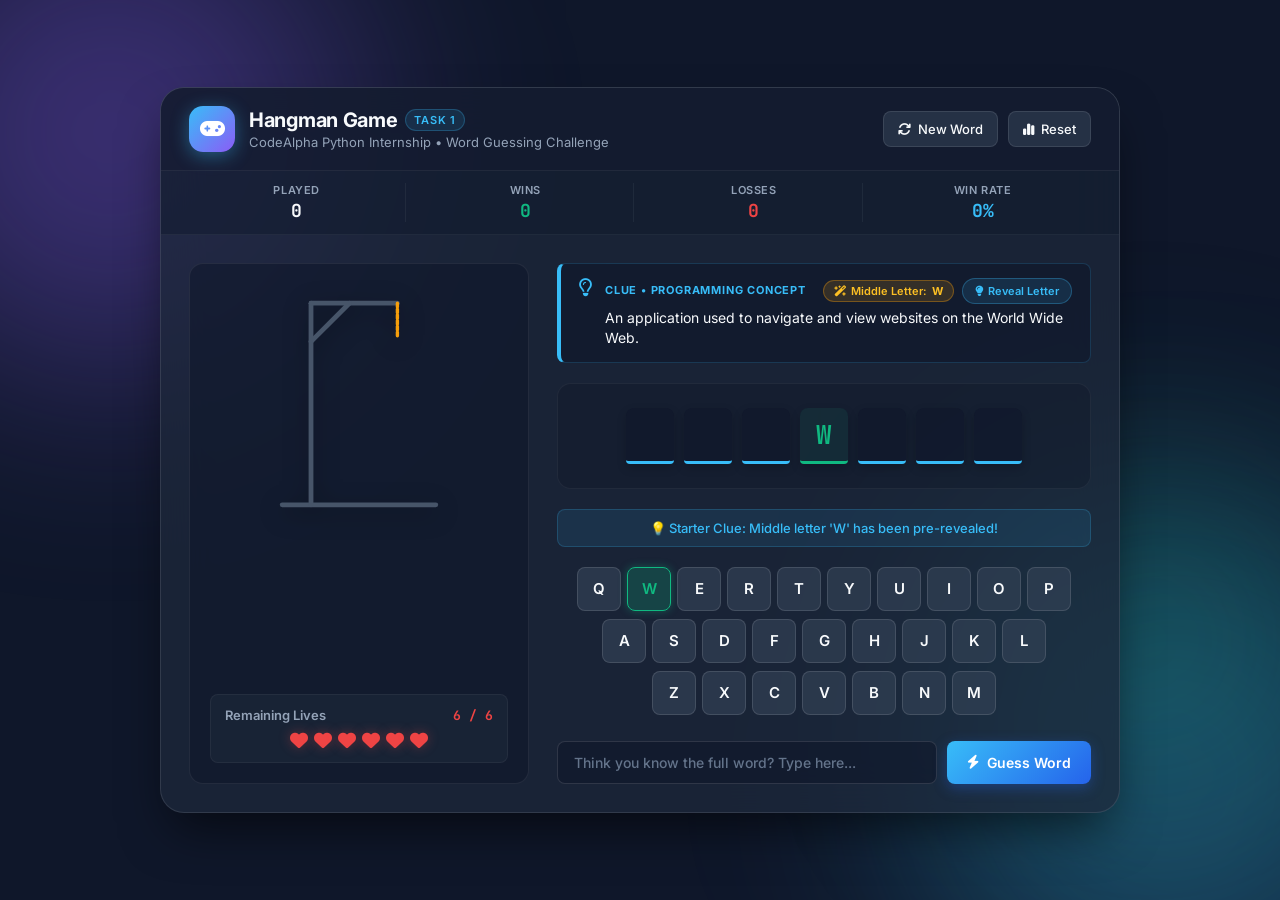
==== templates/index.html @ 45c1b37f "Initial commit: CodeAlpha Task 1 Hangman Game Web UI and CLI" ====
<!DOCTYPE html>
<html lang="en">
<head>
    <meta charset="UTF-8">
    <meta name="viewport" content="width=device-width, initial-scale=1.0">
    <title>Hangman Game | CodeAlpha Internship Task 1</title>
    <!-- Stylesheet -->
    <link rel="stylesheet" href="/static/style.css">
    <!-- Fonts & Icons -->
    <link href="https://fonts.googleapis.com/css2?family=Inter:wght@300;400;500;600;700;800&family=JetBrains+Mono:wght@500;700&display=swap" rel="stylesheet">
    <link rel="stylesheet" href="https://cdnjs.cloudflare.com/ajax/libs/font-awesome/6.4.0/css/all.min.css">
</head>
<body>

    <!-- Ambient Animated Mesh Gradient Elements -->
    <div class="bg-shape shape1"></div>
    <div class="bg-shape shape2"></div>
    <div class="bg-shape shape3"></div>

    <!-- Main Game Window -->
    <div class="game-container">
        
        <!-- Header -->
        <header class="game-header">
            <div class="brand-section">
                <div class="logo-badge">
                    <i class="fa-solid fa-gamepad"></i>
                </div>
                <div class="title-wrap">
                    <h1>Hangman Game <span class="task-tag">Task 1</span></h1>
                    <p class="subtitle">CodeAlpha Python Internship &bull; Word Guessing Challenge</p>
                </div>
            </div>
            <div class="header-actions">
                <button class="icon-btn" id="new-game-btn" title="Restart Game">
                    <i class="fa-solid fa-arrows-rotate"></i> New Word
                </button>
                <button class="icon-btn" id="reset-stats-btn" title="Reset Session Scoreboard">
                    <i class="fa-solid fa-chart-simple"></i> Reset
                </button>
            </div>
        </header>

        <!-- Scoreboard Strip -->
        <section class="scoreboard-strip">
            <div class="score-item">
                <span class="score-label">Played</span>
                <span class="score-value" id="stat-played">0</span>
            </div>
            <div class="score-item">
                <span class="score-label">Wins</span>
                <span class="score-value wins" id="stat-wins">0</span>
            </div>
            <div class="score-item">
                <span class="score-label">Losses</span>
                <span class="score-value losses" id="stat-losses">0</span>
            </div>
            <div class="score-item">
                <span class="score-label">Win Rate</span>
                <span class="score-value rate" id="stat-rate">0%</span>
            </div>
        </section>

        <!-- Main Body: Gallows + Game Controls -->
        <main class="game-body">
            
            <!-- Left: Visual Gallows & Lives -->
            <section class="gallows-panel">
                <div class="gallows-svg-wrap">
                    <svg class="gallows-svg" viewBox="0 0 200 250">
                        <!-- Gallows Base and Beams -->
                        <line x1="20" y1="230" x2="180" y2="230" class="gallows-structure" />
                        <line x1="50" y1="230" x2="50" y2="20" class="gallows-structure" />
                        <line x1="50" y1="20" x2="140" y2="20" class="gallows-structure" />
                        <line x1="50" y1="60" x2="90" y2="20" class="gallows-structure" />
                        <line x1="140" y1="20" x2="140" y2="55" class="gallows-rope" />

                        <!-- Hangman Anatomical Parts (0-6 mistakes) -->
                        <circle id="part-head" class="man-part man-head" cx="140" cy="75" r="20" />
                        <line id="part-torso" class="man-part" x1="140" y1="95" x2="140" y2="155" />
                        <line id="part-left-arm" class="man-part" x1="140" y1="110" x2="110" y2="135" />
                        <line id="part-right-arm" class="man-part" x1="140" y1="110" x2="170" y2="135" />
                        <line id="part-left-leg" class="man-part" x1="140" y1="155" x2="115" y2="195" />
                        <line id="part-right-leg" class="man-part" x1="140" y1="155" x2="165" y2="195" />
                    </svg>
                </div>

                <!-- Lives Meter -->
                <div class="lives-indicator">
                    <div class="lives-text">
                        <span>Remaining Lives</span>
                        <span class="lives-count" id="lives-counter">6 / 6</span>
                    </div>
                    <div class="hearts-container" id="hearts-container">
                        <i class="fa-solid fa-heart heart-icon"></i>
                        <i class="fa-solid fa-heart heart-icon"></i>
                        <i class="fa-solid fa-heart heart-icon"></i>
                        <i class="fa-solid fa-heart heart-icon"></i>
                        <i class="fa-solid fa-heart heart-icon"></i>
                        <i class="fa-solid fa-heart heart-icon"></i>
                    </div>
                </div>
            </section>

            <!-- Right: Clues, Word Slots, Keyboard & Input -->
            <section class="game-dashboard">
                
                <!-- Clue Card with Starter Middle Letter Badge and Reveal Button -->
                <div class="hint-card">
                    <i class="fa-regular fa-lightbulb hint-icon"></i>
                    <div class="hint-content" style="width: 100%;">
                        <div class="hint-header-row">
                            <span class="hint-title">Clue &bull; Programming Concept</span>
                            <div style="display: flex; gap: 8px; align-items: center; flex-wrap: wrap;">
                                <span class="starter-badge" id="starter-badge">
                                    <i class="fa-solid fa-wand-magic-sparkles"></i> Middle Letter: <strong id="middle-letter-display">?</strong>
                                </span>
                                <button class="hint-action-btn" id="extra-hint-btn" title="Reveal another letter">
                                    <i class="fa-solid fa-lightbulb"></i> Reveal Letter
                                </button>
                            </div>
                        </div>
                        <div class="hint-text" id="clue-text">Loading clue...</div>
                    </div>
                </div>

                <!-- Secret Word Slots -->
                <div class="word-display-area" id="word-slots">
                    <!-- Letter boxes dynamically rendered here -->
                </div>

                <!-- Feedback Toast -->
                <div class="status-banner info" id="status-banner">
                    Click a letter or type on your keyboard to guess!
                </div>

                <!-- On-Screen Alphabet Keyboard -->
                <div class="keyboard-section" id="keyboard">
                    <!-- Key rows rendered via JS -->
                </div>

                <!-- Full Word Guess Option -->
                <div class="full-guess-container">
                    <input type="text" id="full-word-input" class="full-guess-input" placeholder="Think you know the full word? Type here..." maxlength="30" autocomplete="off">
                    <button class="action-btn" id="full-guess-btn">
                        <i class="fa-solid fa-bolt"></i> Guess Word
                    </button>
                </div>

            </section>

        </main>
    </div>

    <!-- Win / Game Over Modal -->
    <div class="modal-overlay" id="game-modal">
        <div class="modal-card" id="modal-card">
            <div class="modal-icon-badge" id="modal-icon">
                <i class="fa-solid fa-trophy"></i>
            </div>
            <h2 class="modal-title" id="modal-title">Victory!</h2>
            <p class="modal-message" id="modal-message">Congratulations! You solved the secret word without hanging!</p>
            <div class="modal-word-reveal">
                <span>The Secret Word Was</span>
                <strong id="modal-revealed-word">PYTHON</strong>
            </div>
            <button class="modal-btn" id="modal-replay-btn">
                <i class="fa-solid fa-rotate-right"></i> Play Another Round
            </button>
        </div>
    </div>

    <!-- Gameplay Script -->
    <script>
        // Expanded Word Bank (18 Diverse Programming Terms)
        const WORD_BANK = [
            { word: "PYTHON", hint: "A popular high-level programming language known for clean syntax." },
            { word: "DEVELOPER", hint: "A person who designs, builds, and maintains software applications." },
            { word: "VARIABLE", hint: "A named container in memory used to store data values." },
            { word: "FUNCTION", hint: "A reusable block of code that executes a specific task when called." },
            { word: "ALGORITHM", hint: "A step-by-step procedure or set of rules to solve a problem." },
            { word: "DATABASE", hint: "An organized collection of structured information or data." },
            { word: "FRONTEND", hint: "The client-facing visual part of an application users interact with." },
            { word: "BACKEND", hint: "The server side of an application managing data, logic, and APIs." },
            { word: "DEBUGGING", hint: "The process of detecting, diagnosing, and fixing errors in code." },
            { word: "KEYBOARD", hint: "An input device with keys used to type code and commands." },
            { word: "TERMINAL", hint: "A text-based command-line interface for running system commands." },
            { word: "COMPILER", hint: "A program that translates source code into machine code." },
            { word: "INTERNET", hint: "A global network connecting computers and systems worldwide." },
            { word: "SOFTWARE", hint: "Programs and operating instructions used by a computer system." },
            { word: "HARDWARE", hint: "The physical components and electronic circuits of a computer." },
            { word: "BROWSER", hint: "An application used to navigate and view websites on the World Wide Web." },
            { word: "SECURITY", hint: "The practice of defending digital systems and data from attacks." },
            { word: "LOOPING", hint: "Repeating a block of instructions until a specific condition is met." }
        ];

        const MAX_LIVES = 6;
        const HANGMAN_PARTS = [
            "part-head",
            "part-torso",
            "part-left-arm",
            "part-right-arm",
            "part-left-leg",
            "part-right-leg"
        ];

        // Non-repeating randomized deck queue
        let deck = [];

        function getNextWord() {
            if (deck.length === 0) {
                // Refill and shuffle deck
                deck = [...WORD_BANK];
                for (let i = deck.length - 1; i > 0; i--) {
                    const j = Math.floor(Math.random() * (i + 1));
                    [deck[i], deck[j]] = [deck[j], deck[i]];
                }
            }
            return deck.pop();
        }

        // State Variables
        let currentTarget = null;
        let guessedLetters = new Set();
        let mistakes = 0;
        let isGameOver = false;
        let starterLetter = "";

        // Session Stats
        let stats = {
            played: 0,
            wins: 0,
            losses: 0
        };

        // DOM Elements
        const wordSlotsEl = document.getElementById("word-slots");
        const clueTextEl = document.getElementById("clue-text");
        const statusBannerEl = document.getElementById("status-banner");
        const keyboardEl = document.getElementById("keyboard");
        const heartsContainerEl = document.getElementById("hearts-container");
        const livesCounterEl = document.getElementById("lives-counter");
        const fullWordInput = document.getElementById("full-word-input");
        const fullGuessBtn = document.getElementById("full-guess-btn");
        const newGameBtn = document.getElementById("new-game-btn");
        const resetStatsBtn = document.getElementById("reset-stats-btn");
        const starterBadgeEl = document.getElementById("starter-badge");
        const middleLetterDisplayEl = document.getElementById("middle-letter-display");
        const extraHintBtn = document.getElementById("extra-hint-btn");

        // Modal Elements
        const modalEl = document.getElementById("game-modal");
        const modalCardEl = document.getElementById("modal-card");
        const modalIconEl = document.getElementById("modal-icon");
        const modalTitleEl = document.getElementById("modal-title");
        const modalMessageEl = document.getElementById("modal-message");
        const modalRevealedWordEl = document.getElementById("modal-revealed-word");
        const modalReplayBtn = document.getElementById("modal-replay-btn");

        // QWERTY Keyboard
        const KEYBOARD_ROWS = [
            ["Q", "W", "E", "R", "T", "Y", "U", "I", "O", "P"],
            ["A", "S", "D", "F", "G", "H", "J", "K", "L"],
            ["Z", "X", "C", "V", "B", "N", "M"]
        ];

        function initKeyboard() {
            keyboardEl.innerHTML = "";
            KEYBOARD_ROWS.forEach(row => {
                const rowDiv = document.createElement("div");
                rowDiv.className = "keyboard-row";
                row.forEach(letter => {
                    const btn = document.createElement("button");
                    btn.className = "key-btn";
                    btn.id = `key-${letter}`;
                    btn.textContent = letter;
                    btn.addEventListener("click", () => handleGuessLetter(letter));
                    rowDiv.appendChild(btn);
                });
                keyboardEl.appendChild(rowDiv);
            });
        }

        // Initialize or Restart Game
        function startNewGame() {
            isGameOver = false;
            mistakes = 0;
            guessedLetters.clear();
            fullWordInput.value = "";
            modalEl.classList.remove("active");
            extraHintBtn.disabled = false;

            // Pick next non-repeating word
            currentTarget = getNextWord();

            // Automatically reveal the middle letter to give a starter clue
            const midIndex = Math.floor(currentTarget.word.length / 2);
            starterLetter = currentTarget.word[midIndex];
            guessedLetters.add(starterLetter);

            middleLetterDisplayEl.textContent = starterLetter;
            clueTextEl.textContent = currentTarget.hint;
            showStatus(`💡 Starter Clue: Middle letter '${starterLetter}' has been pre-revealed!`, "info");

            // Reset SVG stickman
            HANGMAN_PARTS.forEach(partId => {
                const part = document.getElementById(partId);
                if (part) part.classList.remove("revealed");
            });

            // Reset Hearts & Lives Counter
            updateLivesDisplay();

            // Render Secret Word Slots
            renderWordSlots();

            // Reset Keyboard buttons & highlight starter letter
            initKeyboard();
            const starterKey = document.getElementById(`key-${starterLetter}`);
            if (starterKey) starterKey.classList.add("correct");
        }

        function renderWordSlots() {
            wordSlotsEl.innerHTML = "";
            const word = currentTarget.word;

            for (let char of word) {
                const slot = document.createElement("div");
                slot.className = "letter-slot";

                if (guessedLetters.has(char)) {
                    slot.textContent = char;
                    slot.classList.add("revealed");
                } else {
                    slot.textContent = "";
                }
                wordSlotsEl.appendChild(slot);
            }
        }

        function updateLivesDisplay() {
            const livesRemaining = MAX_LIVES - mistakes;
            livesCounterEl.textContent = `${livesRemaining} / ${MAX_LIVES}`;

            const hearts = heartsContainerEl.querySelectorAll(".heart-icon");
            hearts.forEach((heart, idx) => {
                if (idx < livesRemaining) {
                    heart.classList.remove("lost");
                } else {
                    heart.classList.add("lost");
                }
            });
        }

        function showStatus(message, type = "info") {
            statusBannerEl.textContent = message;
            statusBannerEl.className = `status-banner ${type}`;
        }

        function handleGuessLetter(letter) {
            letter = letter.toUpperCase();
            if (isGameOver || guessedLetters.has(letter)) return;

            guessedLetters.add(letter);
            const keyBtn = document.getElementById(`key-${letter}`);

            if (currentTarget.word.includes(letter)) {
                if (keyBtn) keyBtn.classList.add("correct");
                showStatus(`Bravo! Letter '${letter}' is in the word!`, "success");
                renderWordSlots();

                const allRevealed = currentTarget.word.split("").every(c => guessedLetters.has(c));
                if (allRevealed) {
                    triggerEndGame(true);
                }
            } else {
                if (keyBtn) keyBtn.classList.add("wrong");
                mistakes++;

                const partId = HANGMAN_PARTS[mistakes - 1];
                if (partId) {
                    const part = document.getElementById(partId);
                    if (part) part.classList.add("revealed");
                }

                updateLivesDisplay();
                showStatus(`Oops! Letter '${letter}' is not in the word.`, "error");

                if (mistakes >= MAX_LIVES) {
                    triggerEndGame(false);
                }
            }
        }

        function handleExtraHint() {
            if (isGameOver) return;
            const unrevealed = currentTarget.word.split("").filter(c => !guessedLetters.has(c));
            if (unrevealed.length === 0) {
                showStatus("All letters are already revealed!", "warning");
                return;
            }

            const chosen = unrevealed[Math.floor(Math.random() * unrevealed.length)];
            guessedLetters.add(chosen);
            const keyBtn = document.getElementById(`key-${chosen}`);
            if (keyBtn) keyBtn.classList.add("correct");

            renderWordSlots();
            showStatus(`💡 Free Hint: Letter '${chosen}' revealed!`, "info");

            const allRevealed = currentTarget.word.split("").every(c => guessedLetters.has(c));
            if (allRevealed) {
                triggerEndGame(true);
            }
        }

        function handleFullWordGuess() {
            if (isGameOver) return;
            const guess = fullWordInput.value.trim().toUpperCase();
            if (!guess) {
                showStatus("Please enter a valid word guess!", "warning");
                return;
            }

            if (guess === currentTarget.word) {
                currentTarget.word.split("").forEach(c => guessedLetters.add(c));
                renderWordSlots();
                triggerEndGame(true);
            } else {
                mistakes++;
                const partId = HANGMAN_PARTS[mistakes - 1];
                if (partId) {
                    const part = document.getElementById(partId);
                    if (part) part.classList.add("revealed");
                }
                updateLivesDisplay();
                showStatus(`"${guess}" is incorrect! You lost 1 life.`, "error");
                fullWordInput.value = "";

                if (mistakes >= MAX_LIVES) {
                    triggerEndGame(false);
                }
            }
        }

        function triggerEndGame(won) {
            isGameOver = true;
            stats.played++;
            extraHintBtn.disabled = true;

            if (won) {
                stats.wins++;
                modalCardEl.className = "modal-card victory";
                modalIconEl.innerHTML = '<i class="fa-solid fa-trophy"></i>';
                modalTitleEl.textContent = "Spectacular Victory!";
                modalMessageEl.textContent = "You successfully deduced the secret programming concept!";
                showStatus("🎉 Congratulations! You won this round!", "success");
            } else {
                stats.losses++;
                modalCardEl.className = "modal-card defeat";
                modalIconEl.innerHTML = '<i class="fa-solid fa-skull"></i>';
                modalTitleEl.textContent = "Game Over!";
                modalMessageEl.textContent = "The stickman has been hung! Better luck next time.";
                showStatus("💀 Out of lives! The word was revealed.", "error");

                const slots = wordSlotsEl.querySelectorAll(".letter-slot");
                currentTarget.word.split("").forEach((char, idx) => {
                    if (!guessedLetters.has(char)) {
                        slots[idx].textContent = char;
                        slots[idx].classList.add("missed");
                    }
                });
            }

            modalRevealedWordEl.textContent = currentTarget.word;
            updateStatsUI();

            setTimeout(() => {
                modalEl.classList.add("active");
            }, 600);
        }

        function updateStatsUI() {
            document.getElementById("stat-played").textContent = stats.played;
            document.getElementById("stat-wins").textContent = stats.wins;
            document.getElementById("stat-losses").textContent = stats.losses;
            const rate = stats.played > 0 ? Math.round((stats.wins / stats.played) * 100) : 0;
            document.getElementById("stat-rate").textContent = `${rate}%`;
        }

        // Event Listeners
        fullGuessBtn.addEventListener("click", handleFullWordGuess);
        fullWordInput.addEventListener("keypress", (e) => {
            if (e.key === "Enter") handleFullWordGuess();
        });

        newGameBtn.addEventListener("click", startNewGame);
        modalReplayBtn.addEventListener("click", startNewGame);
        extraHintBtn.addEventListener("click", handleExtraHint);

        resetStatsBtn.addEventListener("click", () => {
            stats = { played: 0, wins: 0, losses: 0 };
            updateStatsUI();
            showStatus("Scoreboard reset to zero.", "info");
        });

        // Physical Keyboard Input Support
        window.addEventListener("keydown", (e) => {
            if (isGameOver) return;
            if (document.activeElement === fullWordInput) return;

            const key = e.key.toUpperCase();
            if (/^[A-Z]$/.test(key)) {
                handleGuessLetter(key);
            }
        });

        // Launch Game
        initKeyboard();
        startNewGame();
    </script>
</body>
</html>
---- static/style.css ----
/* ==============================================================================
   CODEALPHA INTERNSHIP PROJECT - TASK 1: HANGMAN GAME
   Modern Dark-Glassmorphism Stylesheet (style.css)
   ============================================================================== */

@import url('https://fonts.googleapis.com/css2?family=Inter:wght@300;400;500;600;700;800&family=JetBrains+Mono:wght@500;700&display=swap');

/* ------------------------------------------------------------------------------
   1. Design Tokens & CSS Variables
   ------------------------------------------------------------------------------ */
:root {
    --bg-dark: #0f172a;
    --card-bg: rgba(30, 41, 59, 0.75);
    --card-border: rgba(255, 255, 255, 0.1);
    --card-border-glow: rgba(56, 189, 248, 0.25);
    --header-bg: rgba(15, 23, 42, 0.6);

    /* Accent & Semantic Palette */
    --cyan: #38bdf8;
    --cyan-glow: rgba(56, 189, 248, 0.4);
    --violet: #8b5cf6;
    --violet-glow: rgba(139, 92, 246, 0.4);
    --emerald: #10b981;
    --emerald-glow: rgba(16, 185, 129, 0.35);
    --crimson: #ef4444;
    --crimson-glow: rgba(239, 68, 68, 0.35);
    --amber: #f59e0b;
    --amber-glow: rgba(245, 158, 11, 0.35);

    /* Text Colors */
    --text-primary: #f8fafc;
    --text-secondary: #94a3b8;
    --text-muted: #64748b;

    /* Interactive Elements */
    --key-bg: rgba(51, 65, 85, 0.7);
    --key-hover: #475569;
    --key-border: rgba(255, 255, 255, 0.12);
    --tile-bg: rgba(15, 23, 42, 0.6);

    /* Elevation & Shadows */
    --shadow-main: 0 25px 50px -12px rgba(0, 0, 0, 0.6);
    --shadow-glow: 0 0 25px rgba(56, 189, 248, 0.2);
    --radius-lg: 24px;
    --radius-md: 14px;
    --radius-sm: 8px;
    --transition-smooth: all 0.25s cubic-bezier(0.4, 0, 0.2, 1);
}

/* ------------------------------------------------------------------------------
   2. Reset & Global Base Layout
   ------------------------------------------------------------------------------ */
* {
    margin: 0;
    padding: 0;
    box-sizing: border-box;
    font-family: 'Inter', -apple-system, BlinkMacSystemFont, sans-serif;
}

body {
    background-color: var(--bg-dark);
    min-height: 100vh;
    display: flex;
    justify-content: center;
    align-items: center;
    padding: 24px 16px;
    position: relative;
    overflow-x: hidden;
    color: var(--text-primary);
}

/* Custom Scrollbars */
::-webkit-scrollbar {
    width: 6px;
    height: 6px;
}
::-webkit-scrollbar-track {
    background: transparent;
}
::-webkit-scrollbar-thumb {
    background: rgba(148, 163, 184, 0.25);
    border-radius: 999px;
}
::-webkit-scrollbar-thumb:hover {
    background: rgba(148, 163, 184, 0.45);
}

/* ------------------------------------------------------------------------------
   3. Ambient Glowing Background Orbs
   ------------------------------------------------------------------------------ */
.bg-shape {
    position: fixed;
    border-radius: 50%;
    filter: blur(110px);
    z-index: -1;
    pointer-events: none;
    animation: drift 16s infinite alternate ease-in-out;
}

.shape1 {
    width: 480px;
    height: 480px;
    background: rgba(139, 92, 246, 0.35);
    top: -12%;
    left: -10%;
}

.shape2 {
    width: 520px;
    height: 520px;
    background: rgba(56, 189, 248, 0.28);
    bottom: -15%;
    right: -12%;
    animation-delay: -6s;
}

.shape3 {
    width: 380px;
    height: 380px;
    background: rgba(16, 185, 129, 0.18);
    top: 50%;
    left: 75%;
    animation-delay: -11s;
}

@keyframes drift {
    0% { transform: translate(0, 0) scale(1); }
    50% { transform: translate(45px, 35px) scale(1.08); }
    100% { transform: translate(-30px, 50px) scale(0.96); }
}

/* ------------------------------------------------------------------------------
   4. Main Container (Glassmorphic Window)
   ------------------------------------------------------------------------------ */
.game-container {
    width: 100%;
    max-width: 960px;
    background: var(--card-bg);
    backdrop-filter: blur(24px);
    -webkit-backdrop-filter: blur(24px);
    border: 1px solid var(--card-border);
    border-radius: var(--radius-lg);
    box-shadow: var(--shadow-main);
    display: flex;
    flex-direction: column;
    overflow: hidden;
    position: relative;
    transition: var(--transition-smooth);
}

.game-container:hover {
    border-color: var(--card-border-glow);
}

/* ------------------------------------------------------------------------------
   5. Header Bar
   ------------------------------------------------------------------------------ */
.game-header {
    display: flex;
    align-items: center;
    justify-content: space-between;
    padding: 18px 28px;
    background: var(--header-bg);
    border-bottom: 1px solid rgba(255, 255, 255, 0.06);
    flex-wrap: wrap;
    gap: 16px;
}

.brand-section {
    display: flex;
    align-items: center;
    gap: 14px;
}

.logo-badge {
    width: 46px;
    height: 46px;
    background: linear-gradient(135deg, var(--cyan), var(--violet));
    border-radius: 14px;
    display: flex;
    justify-content: center;
    align-items: center;
    color: #fff;
    font-size: 20px;
    box-shadow: 0 4px 18px var(--cyan-glow);
}

.title-wrap h1 {
    font-size: 20px;
    font-weight: 700;
    color: var(--text-primary);
    letter-spacing: -0.3px;
    display: flex;
    align-items: center;
    gap: 8px;
}

.title-wrap .task-tag {
    font-size: 11px;
    font-weight: 600;
    text-transform: uppercase;
    letter-spacing: 0.8px;
    color: var(--cyan);
    background: rgba(56, 189, 248, 0.12);
    padding: 3px 8px;
    border-radius: 999px;
    border: 1px solid rgba(56, 189, 248, 0.25);
}

.subtitle {
    font-size: 13px;
    color: var(--text-secondary);
    margin-top: 2px;
}

/* Header Action Controls */
.header-actions {
    display: flex;
    align-items: center;
    gap: 10px;
}

.icon-btn {
    background: rgba(51, 65, 85, 0.6);
    border: 1px solid rgba(255, 255, 255, 0.1);
    color: var(--text-primary);
    padding: 9px 14px;
    border-radius: var(--radius-sm);
    cursor: pointer;
    font-size: 13px;
    font-weight: 500;
    display: inline-flex;
    align-items: center;
    gap: 7px;
    transition: var(--transition-smooth);
}

.icon-btn:hover {
    background: var(--key-hover);
    color: #fff;
    border-color: var(--cyan);
    transform: translateY(-1px);
    box-shadow: 0 4px 12px rgba(56, 189, 248, 0.25);
}

.icon-btn:active {
    transform: translateY(0);
}

/* ------------------------------------------------------------------------------
   6. Live Scoreboard Strip
   ------------------------------------------------------------------------------ */
.scoreboard-strip {
    display: grid;
    grid-template-columns: repeat(4, 1fr);
    background: rgba(15, 23, 42, 0.45);
    border-bottom: 1px solid rgba(255, 255, 255, 0.05);
    padding: 12px 28px;
    gap: 12px;
}

.score-item {
    display: flex;
    flex-direction: column;
    align-items: center;
    justify-content: center;
    border-right: 1px solid rgba(255, 255, 255, 0.05);
}

.score-item:last-child {
    border-right: none;
}

.score-label {
    font-size: 11px;
    font-weight: 600;
    text-transform: uppercase;
    color: var(--text-secondary);
    letter-spacing: 0.6px;
    margin-bottom: 2px;
}

.score-value {
    font-size: 18px;
    font-weight: 700;
    color: var(--text-primary);
    font-family: 'JetBrains Mono', monospace;
}

.score-value.wins { color: var(--emerald); }
.score-value.losses { color: var(--crimson); }
.score-value.rate { color: var(--cyan); }

/* ------------------------------------------------------------------------------
   7. Main Game Play Area (Split Grid)
   ------------------------------------------------------------------------------ */
.game-body {
    display: grid;
    grid-template-columns: 340px 1fr;
    gap: 28px;
    padding: 28px;
}

@media (max-width: 860px) {
    .game-body {
        grid-template-columns: 1fr;
    }
}

/* ------------------------------------------------------------------------------
   8. Left Column: Gallows Illustration & Lives Display
   ------------------------------------------------------------------------------ */
.gallows-panel {
    background: rgba(15, 23, 42, 0.55);
    border: 1px solid rgba(255, 255, 255, 0.07);
    border-radius: var(--radius-md);
    padding: 20px;
    display: flex;
    flex-direction: column;
    align-items: center;
    justify-content: space-between;
    position: relative;
    overflow: hidden;
}

.gallows-svg-wrap {
    width: 100%;
    max-width: 260px;
    height: 240px;
    display: flex;
    align-items: center;
    justify-content: center;
    position: relative;
}

.gallows-svg {
    width: 100%;
    height: 100%;
    filter: drop-shadow(0 6px 12px rgba(0, 0, 0, 0.4));
}

/* Gallows Structural Parts */
.gallows-structure {
    stroke: #475569;
    stroke-width: 5;
    stroke-linecap: round;
    stroke-linejoin: round;
}

.gallows-rope {
    stroke: #f59e0b;
    stroke-width: 3.5;
    stroke-linecap: round;
    stroke-dasharray: 4, 2;
}

/* Stickman Anatomical Parts (Revealed upon mistake) */
.man-part {
    stroke: var(--crimson);
    stroke-width: 4;
    stroke-linecap: round;
    stroke-linejoin: round;
    fill: none;
    opacity: 0;
    transition: opacity 0.35s ease, transform 0.35s ease;
}

.man-head {
    fill: rgba(239, 68, 68, 0.15);
    stroke: var(--crimson);
}

.man-part.revealed {
    opacity: 1;
    animation: dropIn 0.4s cubic-bezier(0.175, 0.885, 0.32, 1.275) forwards;
}

@keyframes dropIn {
    0% {
        opacity: 0;
        transform: translateY(-8px);
    }
    100% {
        opacity: 1;
        transform: translateY(0);
    }
}

/* Lives Meter & Visual Hearts */
.lives-indicator {
    width: 100%;
    margin-top: 16px;
    background: rgba(30, 41, 59, 0.6);
    border: 1px solid rgba(255, 255, 255, 0.05);
    border-radius: var(--radius-sm);
    padding: 12px 14px;
    display: flex;
    flex-direction: column;
    align-items: center;
    gap: 8px;
}

.lives-text {
    font-size: 13px;
    font-weight: 600;
    color: var(--text-secondary);
    display: flex;
    align-items: center;
    justify-content: space-between;
    width: 100%;
}

.lives-count {
    color: var(--crimson);
    font-family: 'JetBrains Mono', monospace;
    font-weight: 700;
}

.hearts-container {
    display: flex;
    gap: 6px;
}

.heart-icon {
    font-size: 18px;
    color: var(--crimson);
    transition: transform 0.3s ease, color 0.3s ease;
    filter: drop-shadow(0 0 6px var(--crimson-glow));
}

.heart-icon.lost {
    color: #475569;
    filter: none;
    transform: scale(0.85);
    opacity: 0.45;
}

.heart-icon.pulse {
    animation: heartPulse 0.4s ease;
}

@keyframes heartPulse {
    0%, 100% { transform: scale(1); }
    50% { transform: scale(1.35); }
}

/* ------------------------------------------------------------------------------
   9. Right Column: Gameplay Dashboard
   ------------------------------------------------------------------------------ */
.game-dashboard {
    display: flex;
    flex-direction: column;
    gap: 20px;
}

/* Clue / Hint Card */
.hint-card {
    background: rgba(15, 23, 42, 0.55);
    border: 1px solid rgba(56, 189, 248, 0.18);
    border-left: 4px solid var(--cyan);
    border-radius: var(--radius-sm);
    padding: 14px 18px;
    display: flex;
    align-items: flex-start;
    gap: 12px;
}

.hint-icon {
    font-size: 18px;
    color: var(--cyan);
    margin-top: 1px;
}

.hint-content .hint-title {
    font-size: 11px;
    font-weight: 700;
    text-transform: uppercase;
    letter-spacing: 0.8px;
    color: var(--cyan);
    margin-bottom: 2px;
}

.hint-content .hint-text {
    font-size: 14px;
    color: var(--text-primary);
    line-height: 1.4;
}

.hint-header-row {
    display: flex;
    align-items: center;
    justify-content: space-between;
    width: 100%;
    margin-bottom: 4px;
    gap: 8px;
    flex-wrap: wrap;
}

.starter-badge {
    display: inline-flex;
    align-items: center;
    gap: 5px;
    background: rgba(245, 158, 11, 0.15);
    border: 1px solid rgba(245, 158, 11, 0.35);
    color: #fbbf24;
    padding: 3px 10px;
    border-radius: 999px;
    font-size: 11px;
    font-weight: 600;
}

.hint-action-btn {
    background: rgba(56, 189, 248, 0.12);
    border: 1px solid rgba(56, 189, 248, 0.3);
    color: var(--cyan);
    padding: 5px 12px;
    border-radius: 999px;
    font-size: 11px;
    font-weight: 600;
    cursor: pointer;
    display: inline-flex;
    align-items: center;
    gap: 5px;
    transition: var(--transition-smooth);
}

.hint-action-btn:hover:not(:disabled) {
    background: rgba(56, 189, 248, 0.25);
    border-color: var(--cyan);
    transform: translateY(-1px);
    box-shadow: 0 2px 10px rgba(56, 189, 248, 0.3);
}

.hint-action-btn:disabled {
    opacity: 0.45;
    cursor: not-allowed;
}

/* ------------------------------------------------------------------------------
   10. Secret Word Display Tiles
   ------------------------------------------------------------------------------ */
.word-display-area {
    background: rgba(15, 23, 42, 0.4);
    border: 1px solid rgba(255, 255, 255, 0.05);
    border-radius: var(--radius-md);
    padding: 24px 16px;
    display: flex;
    justify-content: center;
    align-items: center;
    flex-wrap: wrap;
    gap: 10px;
    min-height: 90px;
}

.letter-slot {
    width: 48px;
    height: 56px;
    background: var(--tile-bg);
    border-bottom: 3px solid var(--cyan);
    border-radius: 8px 8px 4px 4px;
    display: flex;
    justify-content: center;
    align-items: center;
    font-size: 26px;
    font-weight: 700;
    font-family: 'JetBrains Mono', monospace;
    color: var(--text-primary);
    text-transform: uppercase;
    transition: var(--transition-smooth);
    user-select: none;
    box-shadow: 0 4px 10px rgba(0, 0, 0, 0.2);
}

.letter-slot.revealed {
    border-color: var(--emerald);
    color: var(--emerald);
    background: rgba(16, 185, 129, 0.08);
    animation: popIn 0.35s cubic-bezier(0.175, 0.885, 0.32, 1.275);
}

.letter-slot.missed {
    border-color: var(--crimson);
    color: var(--crimson);
    opacity: 0.75;
}

@keyframes popIn {
    0% {
        transform: scale(0.6);
        opacity: 0;
    }
    70% {
        transform: scale(1.15);
    }
    100% {
        transform: scale(1);
        opacity: 1;
    }
}

/* ------------------------------------------------------------------------------
   11. Feedback Banner / Notification Toast
   ------------------------------------------------------------------------------ */
.status-banner {
    min-height: 38px;
    display: flex;
    align-items: center;
    justify-content: center;
    font-size: 13px;
    font-weight: 500;
    padding: 8px 16px;
    border-radius: var(--radius-sm);
    transition: var(--transition-smooth);
    text-align: center;
}

.status-banner.info {
    background: rgba(56, 189, 248, 0.1);
    color: var(--cyan);
    border: 1px solid rgba(56, 189, 248, 0.2);
}

.status-banner.success {
    background: rgba(16, 185, 129, 0.12);
    color: var(--emerald);
    border: 1px solid rgba(16, 185, 129, 0.25);
    animation: pulseGlow 0.5s ease;
}

.status-banner.error {
    background: rgba(239, 68, 68, 0.12);
    color: var(--crimson);
    border: 1px solid rgba(239, 68, 68, 0.25);
    animation: shake 0.4s ease;
}

.status-banner.warning {
    background: rgba(245, 158, 11, 0.12);
    color: var(--amber);
    border: 1px solid rgba(245, 158, 11, 0.25);
}

@keyframes shake {
    0%, 100% { transform: translateX(0); }
    20%, 60% { transform: translateX(-6px); }
    40%, 80% { transform: translateX(6px); }
}

@keyframes pulseGlow {
    0%, 100% { transform: scale(1); }
    50% { transform: scale(1.02); }
}

/* ------------------------------------------------------------------------------
   12. Interactive On-Screen Virtual Keyboard
   ------------------------------------------------------------------------------ */
.keyboard-section {
    display: flex;
    flex-direction: column;
    gap: 8px;
}

.keyboard-row {
    display: flex;
    justify-content: center;
    gap: 6px;
}

.key-btn {
    flex: 1;
    max-width: 44px;
    height: 44px;
    background: var(--key-bg);
    border: 1px solid var(--key-border);
    border-radius: var(--radius-sm);
    color: var(--text-primary);
    font-size: 15px;
    font-weight: 600;
    cursor: pointer;
    transition: var(--transition-smooth);
    user-select: none;
    display: flex;
    align-items: center;
    justify-content: center;
    outline: none;
}

.key-btn:hover:not(:disabled) {
    background: var(--key-hover);
    border-color: var(--cyan);
    transform: translateY(-2px);
    box-shadow: 0 4px 10px rgba(0, 0, 0, 0.3);
}

.key-btn:active:not(:disabled) {
    transform: translateY(0);
}

/* Key States after guessing */
.key-btn.correct {
    background: rgba(16, 185, 129, 0.22);
    border-color: var(--emerald);
    color: var(--emerald);
    cursor: not-allowed;
    box-shadow: 0 0 8px var(--emerald-glow);
}

.key-btn.wrong {
    background: rgba(239, 68, 68, 0.15);
    border-color: rgba(239, 68, 68, 0.35);
    color: #64748b;
    opacity: 0.55;
    cursor: not-allowed;
}

.key-btn:disabled {
    cursor: not-allowed;
}

/* ------------------------------------------------------------------------------
   13. Secondary Full Word Guess Input Field
   ------------------------------------------------------------------------------ */
.full-guess-container {
    display: flex;
    gap: 10px;
    margin-top: 6px;
}

.full-guess-input {
    flex: 1;
    background: rgba(15, 23, 42, 0.6);
    border: 1px solid rgba(255, 255, 255, 0.12);
    border-radius: var(--radius-sm);
    padding: 12px 16px;
    color: var(--text-primary);
    font-size: 14px;
    font-weight: 500;
    letter-spacing: 1px;
    outline: none;
    text-transform: uppercase;
    transition: var(--transition-smooth);
}

.full-guess-input:focus {
    border-color: var(--cyan);
    box-shadow: 0 0 15px var(--cyan-glow);
    background: rgba(15, 23, 42, 0.85);
}

.full-guess-input::placeholder {
    text-transform: none;
    letter-spacing: normal;
    color: var(--text-muted);
}

.action-btn {
    background: linear-gradient(135deg, var(--cyan), #2563eb);
    border: none;
    border-radius: var(--radius-sm);
    padding: 12px 20px;
    color: #ffffff;
    font-size: 14px;
    font-weight: 600;
    cursor: pointer;
    display: inline-flex;
    align-items: center;
    gap: 8px;
    transition: var(--transition-smooth);
    box-shadow: 0 4px 14px rgba(37, 99, 235, 0.35);
}

.action-btn:hover {
    transform: translateY(-2px);
    box-shadow: 0 6px 20px rgba(56, 189, 248, 0.45);
}

.action-btn:active {
    transform: translateY(0);
}

/* ------------------------------------------------------------------------------
   14. Modal Dialog (Game Over / Victory Screen)
   ------------------------------------------------------------------------------ */
.modal-overlay {
    position: fixed;
    top: 0;
    left: 0;
    width: 100vw;
    height: 100vh;
    background: rgba(15, 23, 42, 0.85);
    backdrop-filter: blur(14px);
    -webkit-backdrop-filter: blur(14px);
    display: flex;
    justify-content: center;
    align-items: center;
    padding: 20px;
    z-index: 1000;
    opacity: 0;
    pointer-events: none;
    transition: opacity 0.3s ease;
}

.modal-overlay.active {
    opacity: 1;
    pointer-events: auto;
}

.modal-card {
    background: rgba(30, 41, 59, 0.95);
    border: 1px solid var(--card-border);
    border-radius: var(--radius-lg);
    padding: 36px 32px;
    max-width: 440px;
    width: 100%;
    text-align: center;
    box-shadow: var(--shadow-main);
    transform: scale(0.9);
    transition: transform 0.3s cubic-bezier(0.175, 0.885, 0.32, 1.275);
}

.modal-overlay.active .modal-card {
    transform: scale(1);
}

.modal-icon-badge {
    width: 68px;
    height: 68px;
    border-radius: 50%;
    margin: 0 auto 18px;
    display: flex;
    align-items: center;
    justify-content: center;
    font-size: 32px;
}

.modal-card.victory .modal-icon-badge {
    background: rgba(16, 185, 129, 0.15);
    color: var(--emerald);
    border: 2px solid var(--emerald);
    box-shadow: 0 0 25px var(--emerald-glow);
}

.modal-card.defeat .modal-icon-badge {
    background: rgba(239, 68, 68, 0.15);
    color: var(--crimson);
    border: 2px solid var(--crimson);
    box-shadow: 0 0 25px var(--crimson-glow);
}

.modal-title {
    font-size: 24px;
    font-weight: 700;
    margin-bottom: 8px;
}

.modal-card.victory .modal-title { color: var(--emerald); }
.modal-card.defeat .modal-title { color: var(--crimson); }

.modal-message {
    font-size: 14px;
    color: var(--text-secondary);
    margin-bottom: 18px;
    line-height: 1.5;
}

.modal-word-reveal {
    background: rgba(15, 23, 42, 0.6);
    border: 1px solid rgba(255, 255, 255, 0.08);
    border-radius: var(--radius-sm);
    padding: 12px;
    margin-bottom: 24px;
}

.modal-word-reveal span {
    font-size: 11px;
    color: var(--text-muted);
    text-transform: uppercase;
    display: block;
    margin-bottom: 4px;
}

.modal-word-reveal strong {
    font-family: 'JetBrains Mono', monospace;
    font-size: 20px;
    color: var(--cyan);
    letter-spacing: 2px;
}

.modal-btn {
    width: 100%;
    padding: 14px;
    background: linear-gradient(135deg, var(--cyan), var(--violet));
    color: #fff;
    border: none;
    border-radius: var(--radius-sm);
    font-size: 15px;
    font-weight: 600;
    cursor: pointer;
    transition: var(--transition-smooth);
    box-shadow: 0 6px 18px var(--violet-glow);
}

.modal-btn:hover {
    transform: translateY(-2px);
    box-shadow: 0 8px 24px var(--cyan-glow);
}

/* ------------------------------------------------------------------------------
   15. Responsive Adaptations
   ------------------------------------------------------------------------------ */
@media (max-width: 680px) {
    body {
        padding: 12px 8px;
    }

    .game-header {
        padding: 14px 18px;
    }

    .brand-section {
        gap: 10px;
    }

    .title-wrap h1 {
        font-size: 17px;
    }

    .scoreboard-strip {
        padding: 10px 14px;
        gap: 6px;
    }

    .score-value {
        font-size: 15px;
    }

    .game-body {
        padding: 18px 14px;
        gap: 18px;
    }

    .letter-slot {
        width: 36px;
        height: 44px;
        font-size: 20px;
    }

    .key-btn {
        max-width: 34px;
        height: 38px;
        font-size: 13px;
    }

    .full-guess-container {
        flex-direction: column;
    }

    .action-btn {
        width: 100%;
        justify-content: center;
    }
}
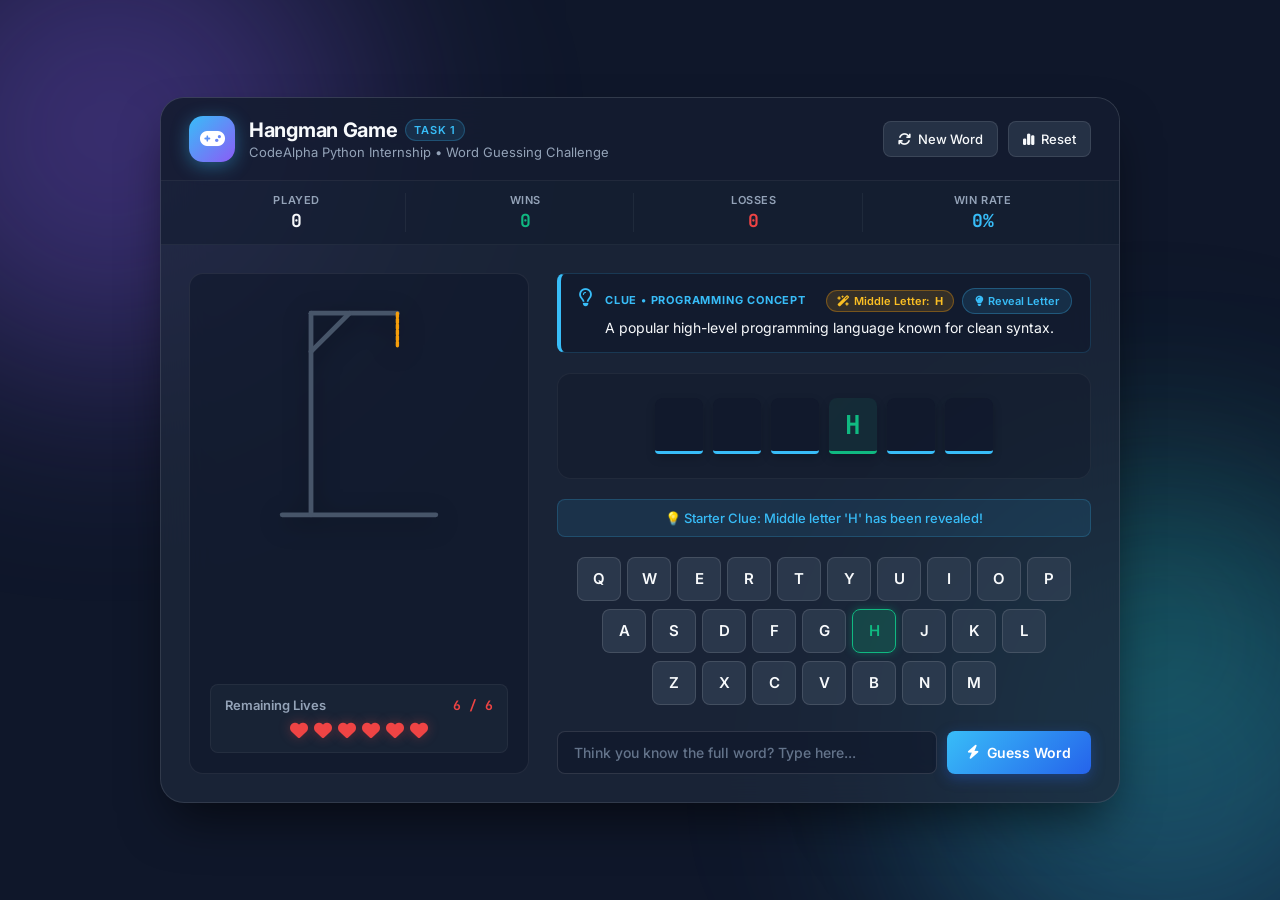
==== commit 1b8a4ae2: "Complete Hangman Web App with unlimited words engine and Vercel setup" ====
--- a/templates/index.html
+++ b/templates/index.html
@@ -32,7 +32,7 @@
                 </div>
             </div>
             <div class="header-actions">
-                <button class="icon-btn" id="new-game-btn" title="Restart Game">
+                <button class="icon-btn" id="new-game-btn" title="Start New Word">
                     <i class="fa-solid fa-arrows-rotate"></i> New Word
                 </button>
                 <button class="icon-btn" id="reset-stats-btn" title="Reset Session Scoreboard">
@@ -75,7 +75,7 @@
                         <line x1="50" y1="60" x2="90" y2="20" class="gallows-structure" />
                         <line x1="140" y1="20" x2="140" y2="55" class="gallows-rope" />
 
-                        <!-- Hangman Anatomical Parts (0-6 mistakes) -->
+                        <!-- Hangman Anatomical Parts (Revealed on wrong guess) -->
                         <circle id="part-head" class="man-part man-head" cx="140" cy="75" r="20" />
                         <line id="part-torso" class="man-part" x1="140" y1="95" x2="140" y2="155" />
                         <line id="part-left-arm" class="man-part" x1="140" y1="110" x2="110" y2="135" />
@@ -105,7 +105,7 @@
             <!-- Right: Clues, Word Slots, Keyboard & Input -->
             <section class="game-dashboard">
                 
-                <!-- Clue Card with Starter Middle Letter Badge and Reveal Button -->
+                <!-- Clue Card with Middle Letter Starter Badge and Hint Button -->
                 <div class="hint-card">
                     <i class="fa-regular fa-lightbulb hint-icon"></i>
                     <div class="hint-content" style="width: 100%;">
@@ -125,9 +125,7 @@
                 </div>
 
                 <!-- Secret Word Slots -->
-                <div class="word-display-area" id="word-slots">
-                    <!-- Letter boxes dynamically rendered here -->
-                </div>
+                <div class="word-display-area" id="word-slots"></div>
 
                 <!-- Feedback Toast -->
                 <div class="status-banner info" id="status-banner">
@@ -135,9 +133,7 @@
                 </div>
 
                 <!-- On-Screen Alphabet Keyboard -->
-                <div class="keyboard-section" id="keyboard">
-                    <!-- Key rows rendered via JS -->
-                </div>
+                <div class="keyboard-section" id="keyboard"></div>
 
                 <!-- Full Word Guess Option -->
                 <div class="full-guess-container">
@@ -172,8 +168,8 @@
 
     <!-- Gameplay Script -->
     <script>
-        // Expanded Word Bank (18 Diverse Programming Terms)
-        const WORD_BANK = [
+        // Predefined Words & Hints (Exact match with app.py)
+        const LOCAL_WORD_BANK = [
             { word: "PYTHON", hint: "A popular high-level programming language known for clean syntax." },
             { word: "DEVELOPER", hint: "A person who designs, builds, and maintains software applications." },
             { word: "VARIABLE", hint: "A named container in memory used to store data values." },
@@ -204,21 +200,6 @@
             "part-right-leg"
         ];
 
-        // Non-repeating randomized deck queue
-        let deck = [];
-
-        function getNextWord() {
-            if (deck.length === 0) {
-                // Refill and shuffle deck
-                deck = [...WORD_BANK];
-                for (let i = deck.length - 1; i > 0; i--) {
-                    const j = Math.floor(Math.random() * (i + 1));
-                    [deck[i], deck[j]] = [deck[j], deck[i]];
-                }
-            }
-            return deck.pop();
-        }
-
         // State Variables
         let currentTarget = null;
         let guessedLetters = new Set();
@@ -244,7 +225,6 @@
         const fullGuessBtn = document.getElementById("full-guess-btn");
         const newGameBtn = document.getElementById("new-game-btn");
         const resetStatsBtn = document.getElementById("reset-stats-btn");
-        const starterBadgeEl = document.getElementById("starter-badge");
         const middleLetterDisplayEl = document.getElementById("middle-letter-display");
         const extraHintBtn = document.getElementById("extra-hint-btn");
 
@@ -257,7 +237,7 @@
         const modalRevealedWordEl = document.getElementById("modal-revealed-word");
         const modalReplayBtn = document.getElementById("modal-replay-btn");
 
-        // QWERTY Keyboard
+        // QWERTY Keyboard Layout
         const KEYBOARD_ROWS = [
             ["Q", "W", "E", "R", "T", "Y", "U", "I", "O", "P"],
             ["A", "S", "D", "F", "G", "H", "J", "K", "L"],
@@ -281,8 +261,31 @@
             });
         }
 
-        // Initialize or Restart Game
-        function startNewGame() {
+        // Fetch word from Python Flask backend /api/word or fall back to local list
+        async function fetchNewWord() {
+            try {
+                const res = await fetch("/api/word");
+                if (res.ok) {
+                    const data = await res.json();
+                    return {
+                        word: data.word,
+                        hint: data.hint,
+                        middle_letter: data.middle_letter
+                    };
+                }
+            } catch (err) {}
+
+            // Fallback
+            const entry = LOCAL_WORD_BANK[Math.floor(Math.random() * LOCAL_WORD_BANK.length)];
+            const mid = Math.floor(entry.word.length / 2);
+            return {
+                word: entry.word,
+                hint: entry.hint,
+                middle_letter: entry.word[mid]
+            };
+        }
+
+        async function startNewGame() {
             isGameOver = false;
             mistakes = 0;
             guessedLetters.clear();
@@ -290,17 +293,16 @@
             modalEl.classList.remove("active");
             extraHintBtn.disabled = false;
 
-            // Pick next non-repeating word
-            currentTarget = getNextWord();
-
-            // Automatically reveal the middle letter to give a starter clue
-            const midIndex = Math.floor(currentTarget.word.length / 2);
-            starterLetter = currentTarget.word[midIndex];
+            // Get word from backend or local list
+            currentTarget = await fetchNewWord();
+            starterLetter = currentTarget.middle_letter;
+
+            // Automatically pre-reveal the middle letter as a helpful starter clue
             guessedLetters.add(starterLetter);
-
             middleLetterDisplayEl.textContent = starterLetter;
             clueTextEl.textContent = currentTarget.hint;
-            showStatus(`💡 Starter Clue: Middle letter '${starterLetter}' has been pre-revealed!`, "info");
+
+            showStatus(`💡 Starter Clue: Middle letter '${starterLetter}' has been revealed!`, "info");
 
             // Reset SVG stickman
             HANGMAN_PARTS.forEach(partId => {
@@ -504,7 +506,7 @@
             showStatus("Scoreboard reset to zero.", "info");
         });
 
-        // Physical Keyboard Input Support
+        // Physical Keyboard Input
         window.addEventListener("keydown", (e) => {
             if (isGameOver) return;
             if (document.activeElement === fullWordInput) return;
--- a/static/style.css
+++ b/static/style.css
@@ -960,3 +960,148 @@
         justify-content: center;
     }
 }
+
+/* ------------------------------------------------------------------------------
+   16. Enterprise Extensions: Categories, Difficulty, Streak & Audio
+   ------------------------------------------------------------------------------ */
+.control-toolbar {
+    display: flex;
+    align-items: center;
+    justify-content: space-between;
+    padding: 12px 28px;
+    background: rgba(15, 23, 42, 0.4);
+    border-bottom: 1px solid rgba(255, 255, 255, 0.05);
+    flex-wrap: wrap;
+    gap: 12px;
+}
+
+.selector-group {
+    display: flex;
+    align-items: center;
+    gap: 8px;
+    flex-wrap: wrap;
+}
+
+.selector-label {
+    font-size: 11px;
+    font-weight: 700;
+    text-transform: uppercase;
+    color: var(--text-muted);
+    letter-spacing: 0.6px;
+}
+
+.category-select {
+    background: rgba(30, 41, 59, 0.85);
+    border: 1px solid rgba(255, 255, 255, 0.12);
+    border-radius: var(--radius-sm);
+    color: var(--text-primary);
+    padding: 6px 12px;
+    font-size: 12px;
+    font-weight: 600;
+    outline: none;
+    cursor: pointer;
+    transition: var(--transition-smooth);
+}
+
+.category-select:focus {
+    border-color: var(--cyan);
+    box-shadow: 0 0 10px var(--cyan-glow);
+}
+
+.difficulty-pill-group {
+    display: inline-flex;
+    background: rgba(15, 23, 42, 0.6);
+    padding: 3px;
+    border-radius: 999px;
+    border: 1px solid rgba(255, 255, 255, 0.08);
+}
+
+.diff-btn {
+    background: transparent;
+    border: none;
+    color: var(--text-secondary);
+    padding: 4px 12px;
+    border-radius: 999px;
+    font-size: 11px;
+    font-weight: 600;
+    cursor: pointer;
+    transition: var(--transition-smooth);
+}
+
+.diff-btn.active {
+    background: linear-gradient(135deg, var(--cyan), var(--violet));
+    color: #fff;
+    box-shadow: 0 2px 8px rgba(56, 189, 248, 0.35);
+}
+
+/* Streak & Round Timer Indicators */
+.meta-indicators {
+    display: flex;
+    align-items: center;
+    gap: 10px;
+}
+
+.streak-pill {
+    display: inline-flex;
+    align-items: center;
+    gap: 5px;
+    background: rgba(245, 158, 11, 0.15);
+    border: 1px solid rgba(245, 158, 11, 0.3);
+    color: #fbbf24;
+    padding: 4px 10px;
+    border-radius: 999px;
+    font-size: 11px;
+    font-weight: 700;
+}
+
+.timer-pill {
+    display: inline-flex;
+    align-items: center;
+    gap: 5px;
+    background: rgba(56, 189, 248, 0.12);
+    border: 1px solid rgba(56, 189, 248, 0.25);
+    color: var(--cyan);
+    padding: 4px 10px;
+    border-radius: 999px;
+    font-size: 11px;
+    font-weight: 700;
+    font-family: 'JetBrains Mono', monospace;
+}
+
+/* Confetti Overlay Canvas */
+#confetti-canvas {
+    position: fixed;
+    top: 0;
+    left: 0;
+    width: 100vw;
+    height: 100vh;
+    pointer-events: none;
+    z-index: 9999;
+}
+
+/* Detailed Technical Explanation Banner */
+.modal-explanation-box {
+    background: rgba(15, 23, 42, 0.65);
+    border: 1px solid rgba(56, 189, 248, 0.2);
+    border-radius: var(--radius-sm);
+    padding: 12px 16px;
+    margin-bottom: 20px;
+    text-align: left;
+}
+
+.modal-explanation-box h4 {
+    font-size: 11px;
+    text-transform: uppercase;
+    letter-spacing: 0.8px;
+    color: var(--cyan);
+    margin-bottom: 4px;
+    display: flex;
+    align-items: center;
+    gap: 6px;
+}
+
+.modal-explanation-box p {
+    font-size: 13px;
+    color: var(--text-secondary);
+    line-height: 1.45;
+}
